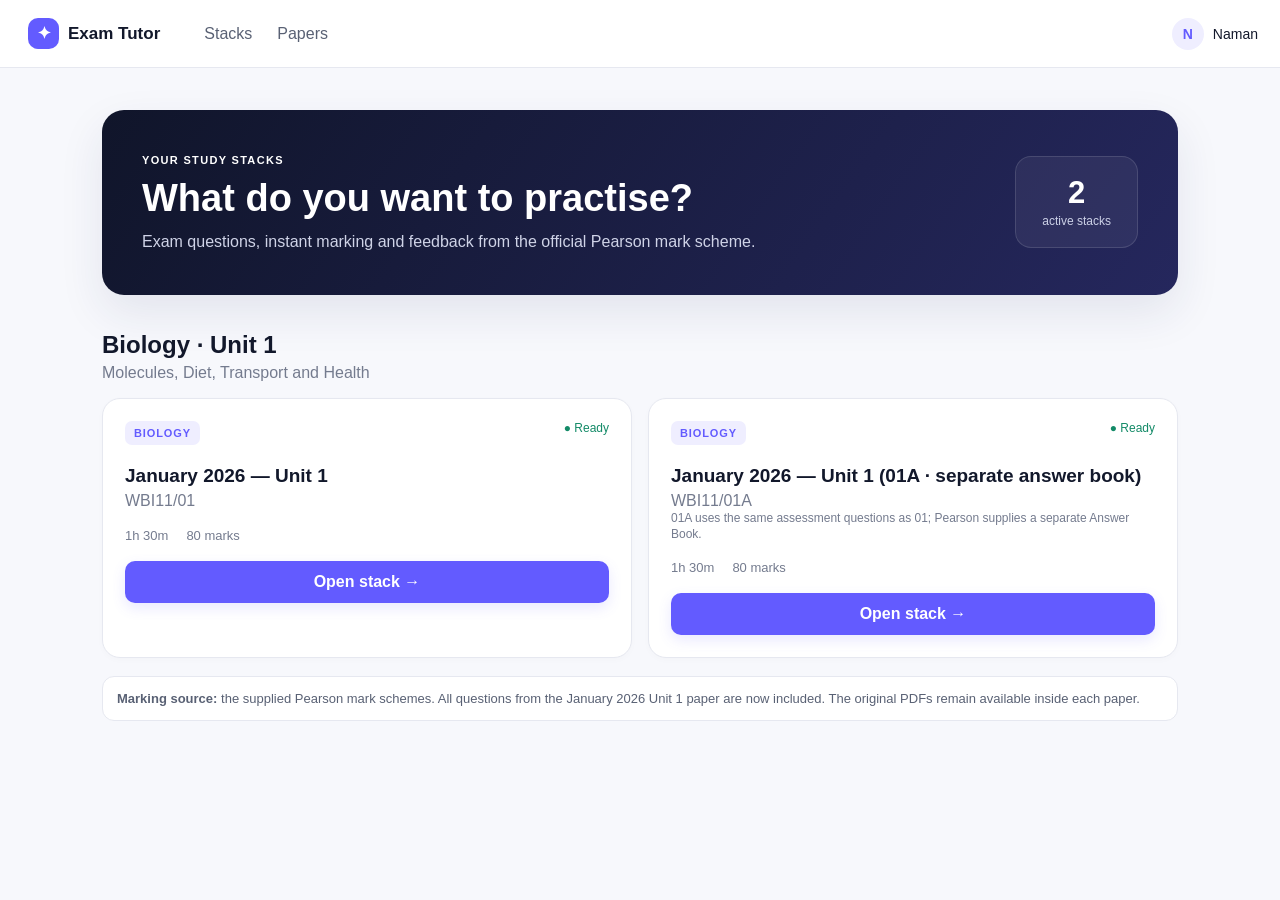
==== index.html @ ea8e9596 "Add files via upload" ====
<!doctype html><html><head><meta charset="utf-8"><meta name="viewport" content="width=device-width,initial-scale=1,viewport-fit=cover"><meta name="theme-color" content="#0d1224"><meta name="apple-mobile-web-app-capable" content="yes"><meta name="apple-mobile-web-app-status-bar-style" content="default"><title>Exam Tutor</title><link rel="stylesheet" href="styles.css"></head><body><header><button class="brand" onclick="go('papers')"><span class="logo">✦</span><span>Exam Tutor</span></button><nav><button onclick="go('papers')">Stacks</button><button onclick="go('papers')">Papers</button></nav><div class="user"><span class="avatar">N</span><span>Naman</span></div></header><main id="app"></main><script src="image-data.js?v=4"></script><script src="api-config.js?v=4"></script><script src="app.js?v=4"></script></body></html>
---- styles.css ----
:root{--ink:#12182b;--muted:#747b8e;--line:#e6e8f0;--bg:#f7f8fc;--card:#fff;--accent:#635bff;--accent2:#efeeff;--green:#138a67;--red:#c84d47}*{box-sizing:border-box}html{-webkit-text-size-adjust:100%}body{margin:0;background:var(--bg);color:var(--ink);font-family:Inter,-apple-system,BlinkMacSystemFont,"Segoe UI",sans-serif}header{height:68px;background:#fff;border-bottom:1px solid var(--line);display:flex;align-items:center;padding:0 max(22px,env(safe-area-inset-left));position:sticky;top:0;z-index:10}.brand{display:flex;gap:9px;align-items:center;font-weight:850;font-size:17px;border:0;background:transparent;color:var(--ink)}.logo{width:31px;height:31px;display:grid;place-items:center;border-radius:10px;background:var(--accent);color:#fff}nav{margin-left:28px;display:flex;gap:5px}nav button{border:0;background:transparent;color:#596174;padding:10px;border-radius:8px}nav button:hover{background:#f5f5fb}.user{margin-left:auto;display:flex;align-items:center;gap:9px;font-size:14px}.avatar{display:grid;place-items:center;width:32px;height:32px;border-radius:50%;background:var(--accent2);color:var(--accent);font-weight:800}button,a{font:inherit}button{cursor:pointer}main{max-width:1120px;margin:auto;padding:42px 22px 90px}.hero{background:linear-gradient(125deg,#10152a,#25275d);border-radius:22px;padding:40px;color:#fff;display:flex;align-items:center;justify-content:space-between;box-shadow:0 18px 45px #25275d18}.hero h1{font-size:38px;line-height:1.1;margin:10px 0}.hero p{color:#cfd3e7;margin:0;max-width:650px;line-height:1.55}.eyebrow,.tiny{font-size:11px;font-weight:850;letter-spacing:.12em}.stat{text-align:center;background:#ffffff0f;border:1px solid #ffffff20;padding:18px 26px;border-radius:16px}.stat b{font-size:31px;display:block}.stat span{font-size:12px;color:#cbd0e6}.sectionTitle{margin:36px 0 16px}.sectionTitle h2{margin:0 0 5px}.sectionTitle p,.paperHeader p{margin:0;color:var(--muted)}.paperGrid{display:grid;grid-template-columns:repeat(auto-fit,minmax(300px,1fr));gap:16px}.paperCard{background:#fff;border:1px solid var(--line);border-radius:18px;padding:22px;cursor:pointer;transition:.18s;box-shadow:0 2px 7px #11182705}.paperCard:hover{transform:translateY(-2px);box-shadow:0 14px 32px #11182710;border-color:#d7d5ff}.paperTop{display:flex;justify-content:space-between}.subjectBadge{font-size:11px;font-weight:850;letter-spacing:.08em;background:var(--accent2);color:var(--accent);padding:6px 9px;border-radius:7px}.ready{font-size:12px;color:var(--green)}.paperCard h3{margin:20px 0 5px;font-size:19px}.paperCard p{color:var(--muted);margin:0}.paperMeta{display:flex;gap:18px;color:var(--muted);font-size:13px;margin:18px 0}.primary,.secondary{border:0;border-radius:10px;padding:12px 16px;font-weight:760}.primary{background:var(--accent);color:#fff;box-shadow:0 5px 14px #635bff24}.secondary{background:#eff1f6;color:#374151}.paperCard .primary{width:100%}.notice{margin-top:18px;background:#fff;border:1px solid var(--line);border-radius:12px;padding:14px;color:#596174;font-size:13px}.back{border:0;background:transparent;padding:0 0 18px;color:#596174;font-weight:650}.paperHeader{display:flex;justify-content:space-between;align-items:flex-end;margin-bottom:24px}.paperHeader h1{margin:10px 0 5px;font-size:30px}.pdfBtns{display:flex;gap:8px}.pdfBtns a,.sideLink{background:#fff;border:1px solid var(--line);border-radius:9px;padding:10px 12px;text-decoration:none;color:#374151;font-size:13px}.questionList{display:grid;gap:9px}.qrow{display:flex;align-items:center;gap:15px;background:#fff;border:1px solid var(--line);border-radius:13px;padding:17px;cursor:pointer;transition:.15s}.qrow:hover{border-color:#c9c6ff;transform:translateX(2px)}.qnum{min-width:62px;height:38px;border-radius:9px;background:var(--accent2);color:var(--accent);display:grid;place-items:center;font-weight:850;font-size:13px}.grow{display:flex;flex-direction:column;gap:5px;flex:1}.grow span{font-size:12px;color:var(--muted)}.miniScore{font-weight:850;color:var(--green)}.chev{font-size:22px;color:#9ca3af}.viewer{display:grid;grid-template-columns:minmax(0,1fr) 285px;gap:18px}.exam,.sideCard{background:#fff;border:1px solid var(--line);border-radius:16px}.exam{padding:27px}.examBar{display:flex;justify-content:space-between;border-bottom:1px solid var(--line);padding-bottom:14px;color:#6b7280;font-size:12px}.qn{font-weight:850;margin-top:24px;color:var(--accent)}.questionText{font-size:19px;line-height:1.58;margin:10px 0 20px}.answer{width:100%;min-height:200px;border:1px solid #cfd4de;border-radius:11px;padding:15px;font:inherit;resize:vertical}.answer:focus{outline:3px solid #ecebff;border-color:var(--accent)}.actions{display:flex;gap:9px;margin-top:12px}.choices{display:grid;gap:9px}.choices label{display:flex;align-items:center;gap:8px;border:1px solid var(--line);border-radius:11px;padding:14px;cursor:pointer}.choices label:has(input:checked){border-color:var(--accent);background:#f7f7ff}.sidebar{display:grid;align-content:start;gap:10px}.sideCard{padding:17px}.sideCard .tiny{display:block;color:#9ca3af;margin-bottom:7px}.sideCard b{display:block}.sideCard p{font-size:13px;color:var(--muted);margin:5px 0}.sideLink{display:block}.result{border-top:1px solid var(--line);margin-top:25px;padding-top:21px}.resultHead{display:flex;justify-content:space-between;align-items:center}.bigScore{font-size:40px;font-weight:900;color:var(--accent)}.bigScore small{font-size:18px;color:#9ca3af}.verdict{background:#fff1f0;color:var(--red);font-size:12px;font-weight:800;padding:7px 10px;border-radius:99px}.verdict.full{background:#e9f8f2;color:var(--green)}.result h3{font-size:15px;margin:22px 0 10px}.point{display:flex;gap:10px;padding:11px;border-radius:9px;margin:7px 0;font-size:14px}.point.hit{background:#edf9f4;color:#116149}.point.miss{background:#fff3f2;color:#8f3732}.point span{font-weight:900}.guidance{background:#f7f7fb;border:1px solid var(--line);padding:12px;border-radius:9px;font-size:13px;color:#555e70;margin-top:10px}.retry{margin-top:12px;border:0;background:transparent;color:var(--accent);font-weight:800;padding:6px 0}@media(max-width:800px){header{padding:0 14px}nav{display:none}.user span:last-child{display:none}main{padding:25px 14px 80px}.hero{padding:26px}.hero h1{font-size:30px}.stat{display:none}.paperHeader{align-items:flex-start;gap:18px;flex-direction:column}.viewer{grid-template-columns:1fr}.sidebar{order:-1}.pdfBtns{flex-wrap:wrap}.questionText{font-size:17px}.paperGrid{grid-template-columns:1fr}}
.ai-status{display:flex;gap:10px;align-items:center;margin:14px 0;padding:12px 14px;border-radius:14px;background:#eef2ff;color:#27346b;font-weight:700}.ai-dot{width:9px;height:9px;border-radius:50%;background:#22c55e;box-shadow:0 0 0 4px #dcfce7}.ai-dot.off{background:#94a3b8;box-shadow:0 0 0 4px #e2e8f0}.ai-setup{padding:18px;border:1px solid #dfe5f2;border-radius:16px;background:#fff;margin-top:14px}.ai-setup input{width:100%;box-sizing:border-box;padding:13px;border:1px solid #cfd7e6;border-radius:11px;font:inherit;margin:10px 0}.ai-note{font-size:13px;color:#667085;line-height:1.5}.ai-feedback{margin-top:18px;border:1px solid #dfe5f2;border-radius:18px;overflow:hidden;background:#fff}.ai-feedback .ai-title{padding:15px 18px;background:#f7f8ff;font-weight:800}.ai-feedback .ai-body{padding:18px}.ai-feedback h4{margin:14px 0 6px}.ai-feedback p{white-space:pre-wrap;line-height:1.55}.loading{opacity:.7;pointer-events:none}.settings-btn{border:0;background:transparent;color:inherit;font:inherit;cursor:pointer}.danger-link{border:0;background:transparent;color:#b42318;font-weight:700;cursor:pointer;padding:0}.primary:disabled{opacity:.55;cursor:not-allowed}
.source-title{display:flex;flex-direction:column;gap:4px;margin:20px 0 10px}.source-title span,.official-ms>p{font-size:13px;color:var(--muted)}.source-pages{display:grid;gap:14px}.paper-shot{border:1px solid var(--line);border-radius:14px;overflow:hidden;background:#f1f3f7}.shot-label{padding:9px 12px;background:#eef0f6;font-size:10px;font-weight:850;letter-spacing:.09em;color:#667085}.paper-shot iframe{width:100%;height:620px;border:0;background:#fff;display:block}.open-page{display:block;padding:9px 12px;background:#fff;border-top:1px solid var(--line);font-size:12px;color:var(--accent);text-decoration:none}.typed-question{margin:14px 0;color:#5d6475}.typed-question summary{cursor:pointer;font-size:13px;font-weight:750}.draw-wrap{margin-top:18px;border:1px solid var(--line);border-radius:14px;overflow:hidden;background:#fff}.draw-tools{padding:10px;display:flex;gap:8px;align-items:center;flex-wrap:wrap;background:#f7f8fb}.draw-tools span{font-size:12px;color:var(--muted);margin-right:auto}.draw-canvas{width:100%;height:420px;display:block;background:white;touch-action:none;cursor:crosshair}.draw-note{width:100%;border:0;border-top:1px solid var(--line);padding:13px;font:inherit}.official-ms{margin-top:22px;padding-top:8px;border-top:1px solid var(--line)}
@media(max-width:800px){.paper-shot iframe{height:520px}.draw-canvas{height:360px}}
.viewer-nav{display:flex;justify-content:space-between;align-items:center;margin-bottom:10px}.viewer-nav .back{padding:0}.viewer-nav .secondary:disabled,.post-actions .primary:disabled{opacity:.4;cursor:not-allowed}.confidence{display:flex;align-items:center;gap:8px;margin-top:12px;padding:10px 0}.confidence span{font-size:13px;color:var(--muted);margin-right:4px}.confidence button{border:1px solid var(--line);background:#fff;border-radius:999px;padding:7px 11px;font-size:12px}.confidence button.active{background:var(--accent2);border-color:#c9c6ff;color:var(--accent);font-weight:800}.paper-tools{display:flex;align-items:center;justify-content:space-between;margin:0 0 12px;color:var(--muted);font-size:13px}.unattempted{font-size:12px;color:#9ca3af}.post-actions{display:flex;justify-content:space-between;align-items:center;margin-top:12px}.post-actions .retry{margin-top:0}.draw-wrap:before{content:'Drawing answer · AI vision marking when the selected model supports images';display:block;padding:9px 12px;background:#fff8e6;color:#7a5a00;font-size:12px;border-bottom:1px solid #f2dfad}.source-pages{position:relative}.paper-shot{box-shadow:0 6px 22px #1118270a}.paper-shot iframe{min-height:720px}.official-ms{background:#fbfcff;border:1px solid var(--line);border-radius:14px;padding:16px;margin-top:22px}.official-ms .paper-shot iframe{height:560px}.result{scroll-margin-top:90px}@media(max-width:800px){.viewer-nav{gap:10px}.viewer-nav>div{display:flex;gap:5px}.viewer-nav .secondary{padding:9px 10px}.confidence{flex-wrap:wrap}.paper-tools{align-items:flex-start;gap:10px}.paper-shot iframe{min-height:540px}.official-ms .paper-shot iframe{height:480px}}
/* Question-specific source crops */
.source-pages{display:flex;flex-direction:column;gap:14px;margin:12px 0 20px}.question-crop{margin:0;border:1px solid #dfe3ee;border-radius:14px;overflow:hidden;background:white;box-shadow:0 6px 20px rgba(18,28,61,.06)}.question-crop img{display:block;width:100%;height:auto;background:white}.official-ms .question-crop{border-color:#d9dff7}.open-page{display:inline-block;margin:2px 0 8px;font-size:13px}.paper-shot{display:none}

.image-error{padding:28px;border:1px dashed #c9ced8;border-radius:12px;text-align:center;color:#687086;background:#fafbfc}
.draw-hint{margin-top:10px;padding:10px 12px;border-radius:10px;background:#f5f7fb;font-size:13px;line-height:1.4;color:#4b5563}
.structure-board{position:relative;height:430px;border:2px solid #d9dee8;border-radius:14px;background:#fff;margin-top:12px;overflow:hidden;touch-action:none}.chem-piece{position:absolute;transform:translate(-50%,-50%);cursor:grab;user-select:none;touch-action:none}.chem-piece:active{cursor:grabbing}.chem-piece span{position:absolute;font-size:11px;white-space:nowrap;top:calc(100% + 5px);left:50%;transform:translateX(-50%);color:#667085}.chem-piece.glycerol{width:58px;height:142px;background:#c9cdd2;border:2px solid #20252b}.chem-piece.fatty{width:30px;height:138px;background:#fff;border:2px solid #20252b}.chem-piece.bond{width:92px;height:3px;background:#20252b}.paper-note{font-size:12px;color:#667085;line-height:1.35}.draw-hint{margin-top:12px;font-size:13px;color:#475467}
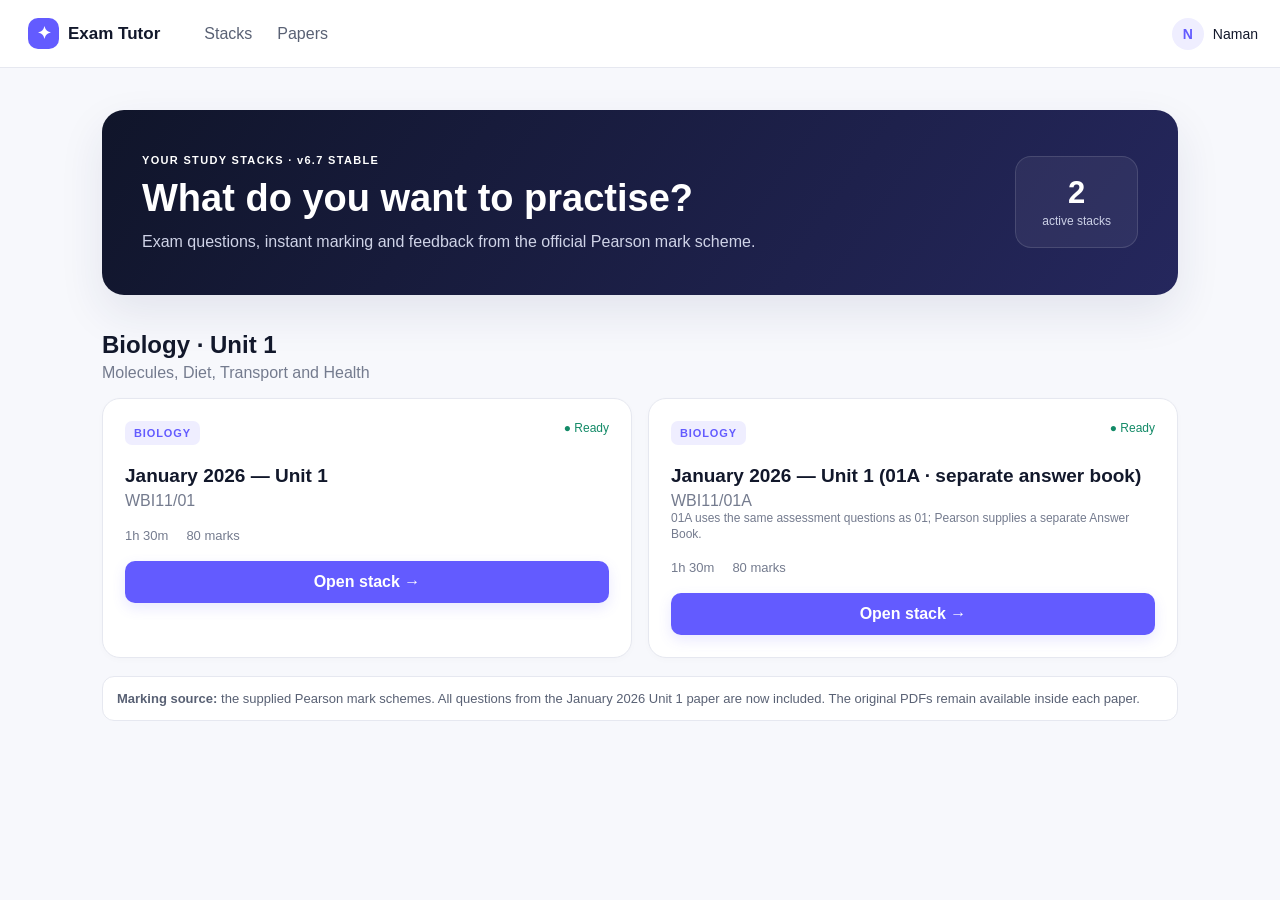
==== commit e0e56ccc: "Add files via upload" ====
--- a/index.html
+++ b/index.html
@@ -1 +1 @@
-<!doctype html><html><head><meta charset="utf-8"><meta name="viewport" content="width=device-width,initial-scale=1,viewport-fit=cover"><meta name="theme-color" content="#0d1224"><meta name="apple-mobile-web-app-capable" content="yes"><meta name="apple-mobile-web-app-status-bar-style" content="default"><title>Exam Tutor</title><link rel="stylesheet" href="styles.css"></head><body><header><button class="brand" onclick="go('papers')"><span class="logo">✦</span><span>Exam Tutor</span></button><nav><button onclick="go('papers')">Stacks</button><button onclick="go('papers')">Papers</button></nav><div class="user"><span class="avatar">N</span><span>Naman</span></div></header><main id="app"></main><script src="image-data.js?v=4"></script><script src="api-config.js?v=4"></script><script src="app.js?v=4"></script></body></html>
+<!doctype html><html><head><meta charset="utf-8"><meta name="viewport" content="width=device-width,initial-scale=1,viewport-fit=cover"><meta name="theme-color" content="#0d1224"><meta name="apple-mobile-web-app-capable" content="yes"><meta name="apple-mobile-web-app-status-bar-style" content="default"><title>Exam Tutor</title><link rel="stylesheet" href="styles.css?v=67"></head><body><header><button class="brand" onclick="go('papers')"><span class="logo">✦</span><span>Exam Tutor</span></button><nav><button onclick="go('papers')">Stacks</button><button onclick="go('papers')">Papers</button></nav><div class="user"><span class="avatar">N</span><span>Naman</span></div></header><main id="app"></main><script src="image-data.js?v=67"></script><script src="api-config.js?v=67"></script><script src="app.js?v=67"></script></body></html>
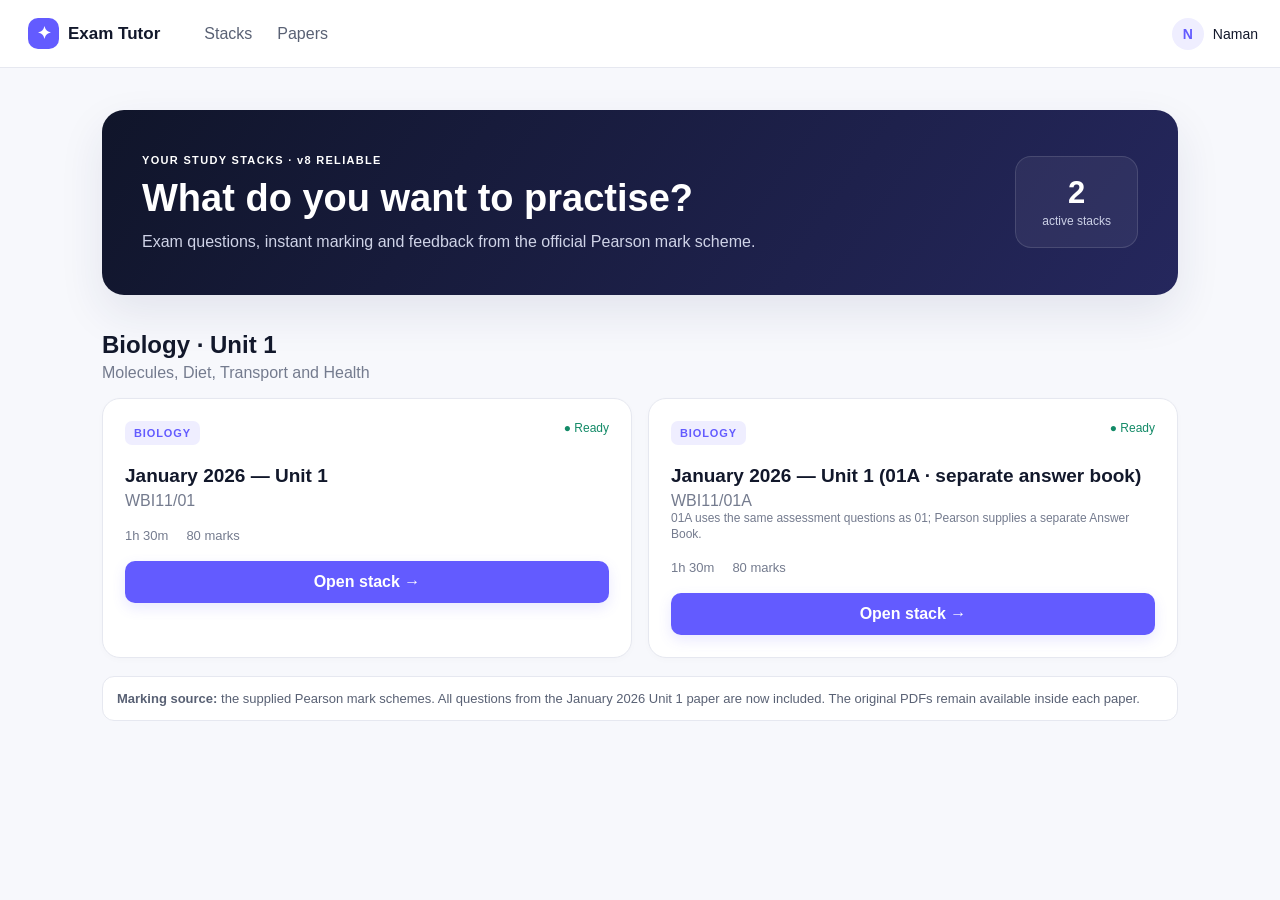
==== commit 592ca1bd: "Add files via upload" ====
--- a/index.html
+++ b/index.html
@@ -1 +1 @@
-<!doctype html><html><head><meta charset="utf-8"><meta name="viewport" content="width=device-width,initial-scale=1,viewport-fit=cover"><meta name="theme-color" content="#0d1224"><meta name="apple-mobile-web-app-capable" content="yes"><meta name="apple-mobile-web-app-status-bar-style" content="default"><title>Exam Tutor</title><link rel="stylesheet" href="styles.css?v=67"></head><body><header><button class="brand" onclick="go('papers')"><span class="logo">✦</span><span>Exam Tutor</span></button><nav><button onclick="go('papers')">Stacks</button><button onclick="go('papers')">Papers</button></nav><div class="user"><span class="avatar">N</span><span>Naman</span></div></header><main id="app"></main><script src="image-data.js?v=67"></script><script src="api-config.js?v=67"></script><script src="app.js?v=67"></script></body></html>
+<!doctype html><html><head><meta charset="utf-8"><meta name="viewport" content="width=device-width,initial-scale=1,viewport-fit=cover"><meta name="theme-color" content="#0d1224"><meta name="apple-mobile-web-app-capable" content="yes"><meta name="apple-mobile-web-app-status-bar-style" content="default"><title>Exam Tutor</title><link rel="stylesheet" href="styles.css?v=8"></head><body><header><button class="brand" onclick="go('papers')"><span class="logo">✦</span><span>Exam Tutor</span></button><nav><button onclick="go('papers')">Stacks</button><button onclick="go('papers')">Papers</button></nav><div class="user"><span class="avatar">N</span><span>Naman</span></div></header><main id="app"></main><script src="image-data.js?v=8"></script><script src="api-config.js?v=8"></script><script src="app.js?v=8"></script></body></html>
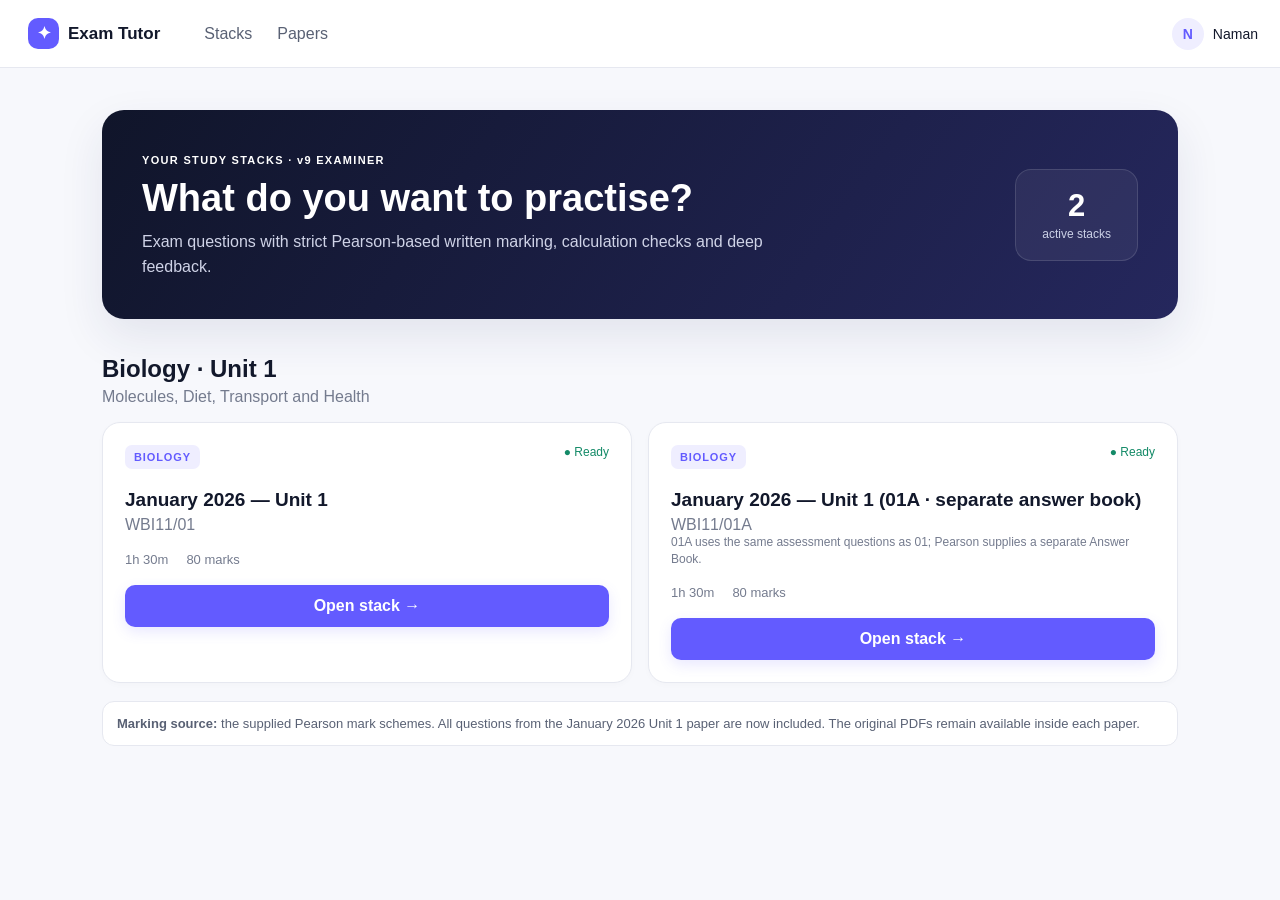
==== commit c8c21911: "Add files via upload" ====
--- a/index.html
+++ b/index.html
@@ -1 +1 @@
-<!doctype html><html><head><meta charset="utf-8"><meta name="viewport" content="width=device-width,initial-scale=1,viewport-fit=cover"><meta name="theme-color" content="#0d1224"><meta name="apple-mobile-web-app-capable" content="yes"><meta name="apple-mobile-web-app-status-bar-style" content="default"><title>Exam Tutor</title><link rel="stylesheet" href="styles.css?v=8"></head><body><header><button class="brand" onclick="go('papers')"><span class="logo">✦</span><span>Exam Tutor</span></button><nav><button onclick="go('papers')">Stacks</button><button onclick="go('papers')">Papers</button></nav><div class="user"><span class="avatar">N</span><span>Naman</span></div></header><main id="app"></main><script src="image-data.js?v=8"></script><script src="api-config.js?v=8"></script><script src="app.js?v=8"></script></body></html>
+<!doctype html><html><head><meta charset="utf-8"><meta name="viewport" content="width=device-width,initial-scale=1,viewport-fit=cover"><meta name="theme-color" content="#0d1224"><meta name="apple-mobile-web-app-capable" content="yes"><meta name="apple-mobile-web-app-status-bar-style" content="default"><title>Exam Tutor</title><link rel="stylesheet" href="styles.css?v=9"></head><body><header><button class="brand" onclick="go('papers')"><span class="logo">✦</span><span>Exam Tutor</span></button><nav><button onclick="go('papers')">Stacks</button><button onclick="go('papers')">Papers</button></nav><div class="user"><span class="avatar">N</span><span>Naman</span></div></header><main id="app"></main><script src="image-data.js?v=9"></script><script src="api-config.js?v=9"></script><script src="app.js?v=9"></script></body></html>
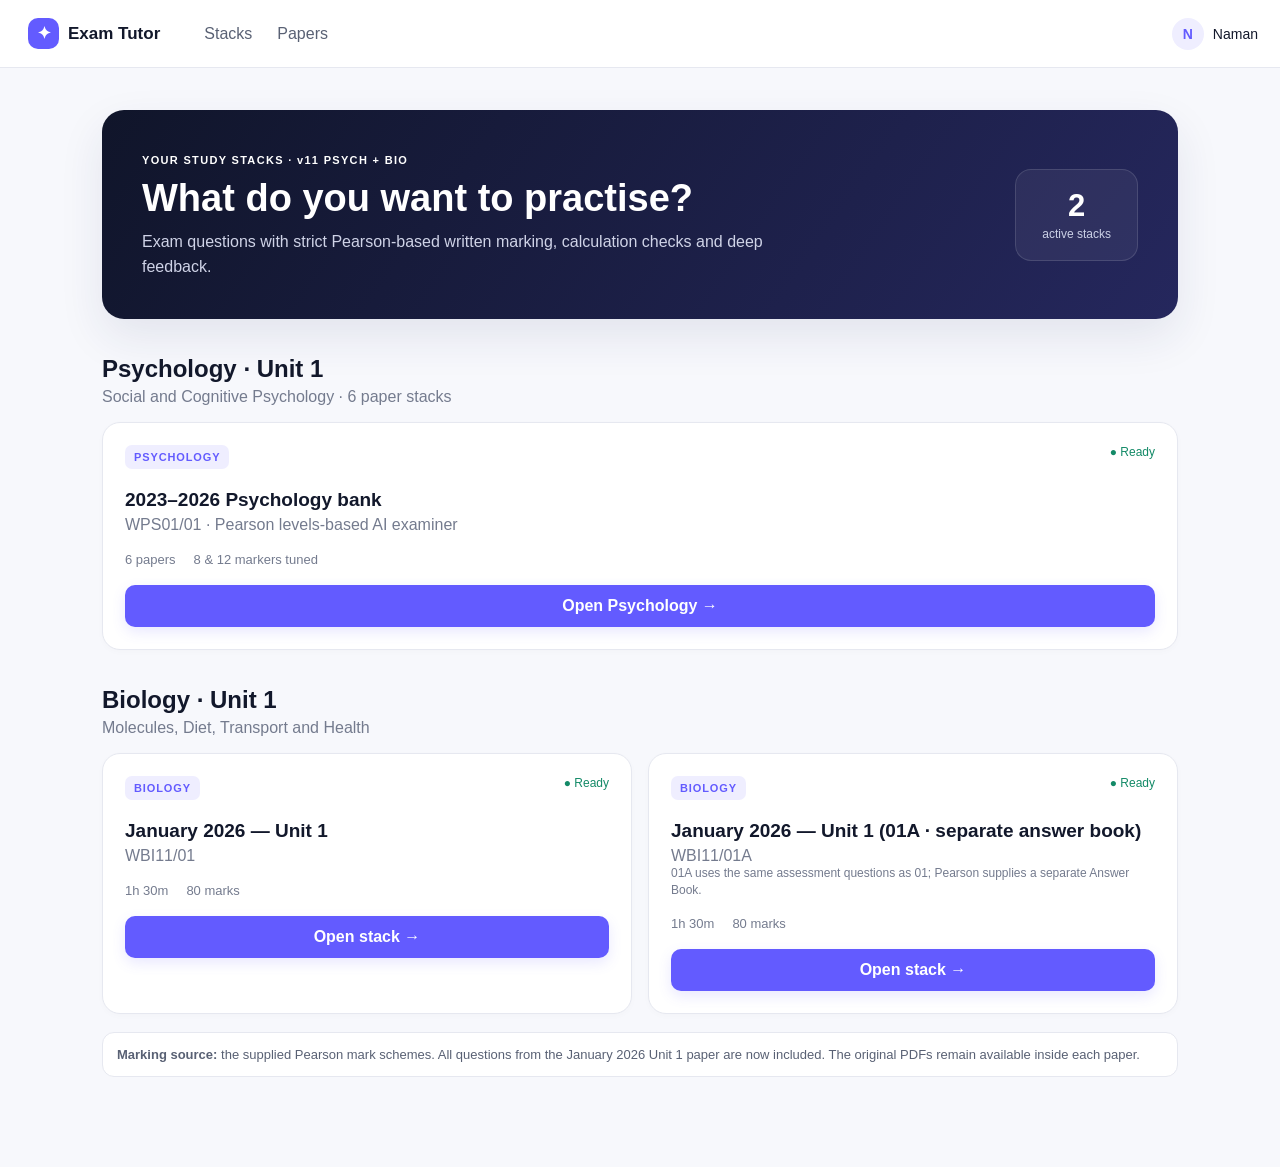
==== commit 05198f64: "Add files via upload" ====
--- a/index.html
+++ b/index.html
@@ -1 +1 @@
-<!doctype html><html><head><meta charset="utf-8"><meta name="viewport" content="width=device-width,initial-scale=1,viewport-fit=cover"><meta name="theme-color" content="#0d1224"><meta name="apple-mobile-web-app-capable" content="yes"><meta name="apple-mobile-web-app-status-bar-style" content="default"><title>Exam Tutor</title><link rel="stylesheet" href="styles.css?v=9"></head><body><header><button class="brand" onclick="go('papers')"><span class="logo">✦</span><span>Exam Tutor</span></button><nav><button onclick="go('papers')">Stacks</button><button onclick="go('papers')">Papers</button></nav><div class="user"><span class="avatar">N</span><span>Naman</span></div></header><main id="app"></main><script src="image-data.js?v=9"></script><script src="api-config.js?v=9"></script><script src="app.js?v=9"></script></body></html>
+<!doctype html><html><head><meta charset="utf-8"><meta name="viewport" content="width=device-width,initial-scale=1,viewport-fit=cover"><meta name="theme-color" content="#0d1224"><meta name="apple-mobile-web-app-capable" content="yes"><meta name="apple-mobile-web-app-status-bar-style" content="default"><title>Exam Tutor</title><link rel="stylesheet" href="styles.css?v=11"></head><body><header><button class="brand" onclick="go('papers')"><span class="logo">✦</span><span>Exam Tutor</span></button><nav><button onclick="go('papers')">Stacks</button><button onclick="go('papers')">Papers</button></nav><div class="user"><span class="avatar">N</span><span>Naman</span></div></header><main id="app"></main><script src="image-data.js?v=11"></script><script src="api-config.js?v=11"></script><script src="app.js?v=11"></script></body></html>
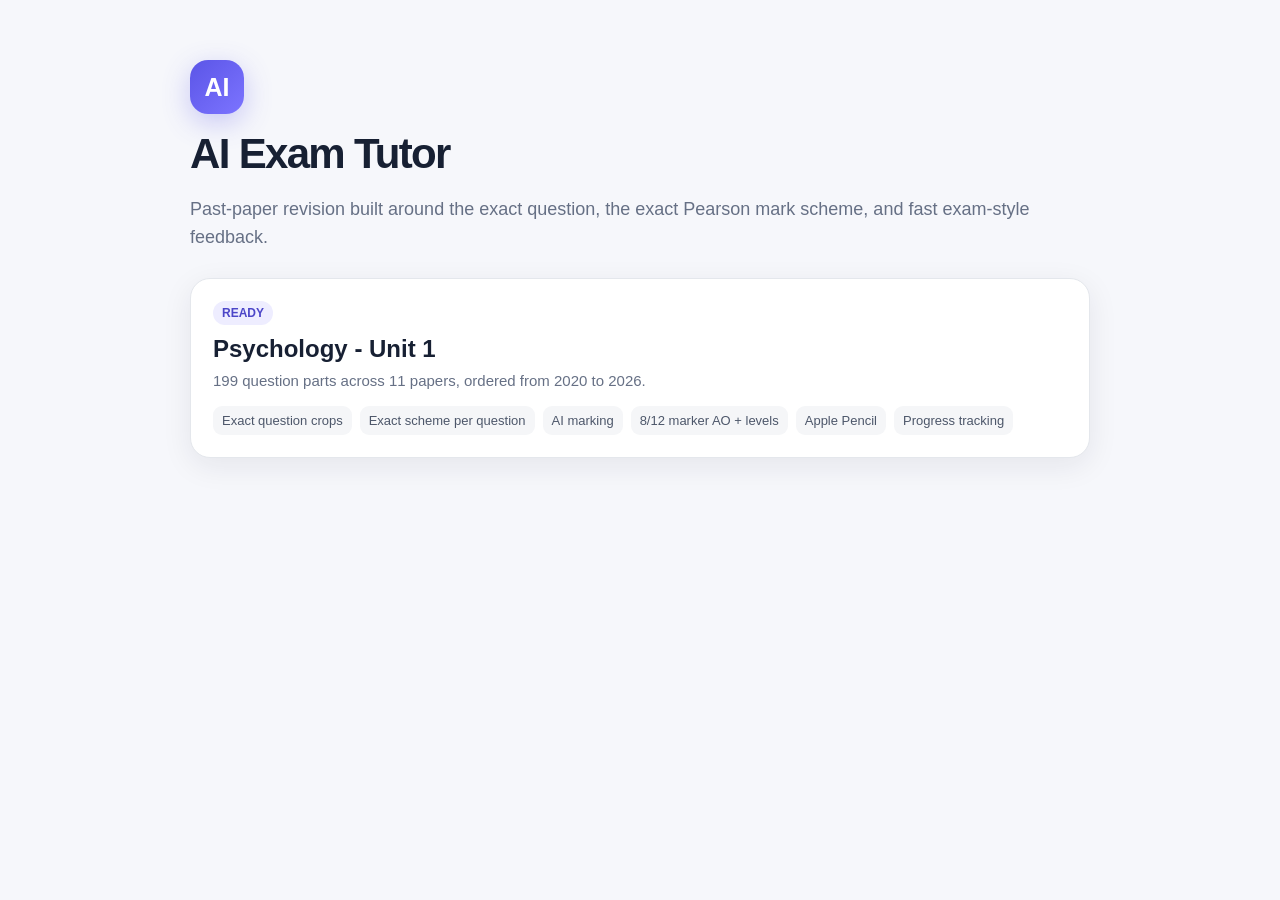
==== commit 87325c4a: "Add files via upload" ====
--- a/index.html
+++ b/index.html
@@ -1 +1 @@
-<!doctype html><html><head><meta charset="utf-8"><meta name="viewport" content="width=device-width,initial-scale=1,viewport-fit=cover"><meta name="theme-color" content="#0d1224"><meta name="apple-mobile-web-app-capable" content="yes"><meta name="apple-mobile-web-app-status-bar-style" content="default"><title>Exam Tutor</title><link rel="stylesheet" href="styles.css?v=11"></head><body><header><button class="brand" onclick="go('papers')"><span class="logo">✦</span><span>Exam Tutor</span></button><nav><button onclick="go('papers')">Stacks</button><button onclick="go('papers')">Papers</button></nav><div class="user"><span class="avatar">N</span><span>Naman</span></div></header><main id="app"></main><script src="image-data.js?v=11"></script><script src="api-config.js?v=11"></script><script src="app.js?v=11"></script></body></html>
+<!doctype html><html><head><meta charset="utf-8"><meta name="viewport" content="width=device-width,initial-scale=1"><title>AI Exam Tutor</title><style>body{margin:0;font-family:Inter,-apple-system,BlinkMacSystemFont,"Segoe UI",sans-serif;background:#f6f7fb;color:#172033}.wrap{max-width:900px;margin:0 auto;padding:60px 20px}.logo{width:54px;height:54px;border-radius:18px;background:linear-gradient(135deg,#5b55e7,#7c74ff);display:grid;place-items:center;color:#fff;font-size:25px;font-weight:900;box-shadow:0 8px 28px rgba(91,85,231,.3)}h1{font-size:42px;margin:16px 0 8px;letter-spacing:-.04em}p{color:#667085;font-size:18px;line-height:1.55}.card{display:block;text-decoration:none;color:inherit;background:#fff;border:1px solid #e4e7ec;border-radius:20px;padding:22px;margin-top:26px;box-shadow:0 8px 30px rgba(20,30,55,.08)}.tag{display:inline-block;background:#eeedff;color:#4c46c8;padding:5px 9px;border-radius:999px;font-size:12px;font-weight:800}.card h2{margin:10px 0 6px}.features{display:flex;gap:8px;flex-wrap:wrap;margin-top:14px}.features span{font-size:13px;background:#f5f6f8;padding:7px 9px;border-radius:9px;color:#4d576a}</style></head><body><div class="wrap"><div class="logo">AI</div><h1>AI Exam Tutor</h1><p>Past-paper revision built around the exact question, the exact Pearson mark scheme, and fast exam-style feedback.</p><a class="card" href="psychology.html"><span class="tag">READY</span><h2>Psychology - Unit 1</h2><p style="font-size:15px;margin:0">199 question parts across 11 papers, ordered from 2020 to 2026.</p><div class="features"><span>Exact question crops</span><span>Exact scheme per question</span><span>AI marking</span><span>8/12 marker AO + levels</span><span>Apple Pencil</span><span>Progress tracking</span></div></a></div></body></html>
